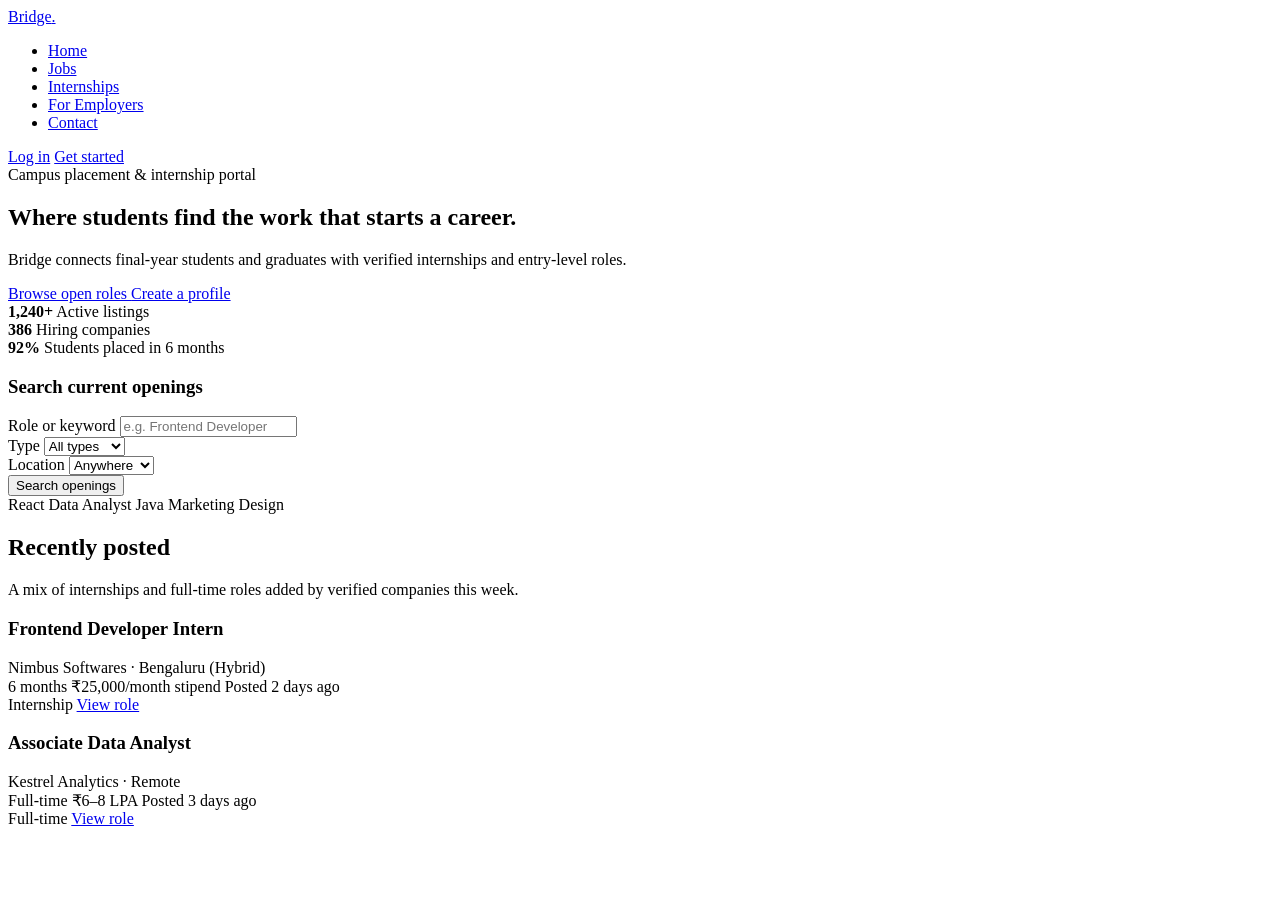
==== index.html @ 3a99acd7 "Add login page and authentication UI" ====
<!DOCTYPE html>
<html lang="en">
<head>
    <meta charset="UTF-8">
    <meta name="viewport" content="width=device-width, initial-scale=1.0">
    <title>Bridge — Jobs, Internships & Campus Placements</title>
    <link rel="stylesheet" href="css/style.css">
</head>

<body>

<header class="topbar">
    <div class="container">
        <a href="index.html" class="logo">Bridge<span>.</span></a>

        <nav>
            <ul class="nav-links">
                <li><a href="index.html" class="active">Home</a></li>
                <li><a href="jobs.html">Jobs</a></li>
                <li><a href="internships.html">Internships</a></li>
                <li><a href="about.html">For Employers</a></li>
                <li><a href="about.html#contact">Contact</a></li>
            </ul>
        </nav>

        <div class="nav-actions">
            <a href="login.html" class="btn btn-outline btn-sm">Log in</a>
            <a href="register.html" class="btn btn-primary btn-sm">
                Get started
            </a>
        </div>
    </div>
</header>

<section class="hero">
    <div class="container">
        <div>
            <div class="eyebrow-line">
                <span class="rule"></span>
                <span>Campus placement &amp; internship portal</span>
            </div>

            <h1>
                Where students find the work that starts a career.
            </h1>

            <p class="lede">
                Bridge connects final-year students and graduates
                with verified internships and entry-level roles.
            </p>

            <a href="jobs.html" class="btn btn-primary">
                Browse open roles
            </a>

            <a href="register.html" class="btn btn-outline">
                Create a profile
            </a>

            <div class="hero-stats">
                <div>
                    <strong>1,240+</strong>
                    <span>Active listings</span>
                </div>

                <div>
                    <strong>386</strong>
                    <span>Hiring companies</span>
                </div>

                <div>
                    <strong>92%</strong>
                    <span>Students placed in 6 months</span>
                </div>
            </div>
        </div>

        <div class="hero-panel">
            <h3>Search current openings</h3>

            <form class="search-form"
                  action="jobs.html"
                  method="get">

                <div class="field">
                    <label for="q">Role or keyword</label>
                    <input type="text"
                           id="q"
                           name="q"
                           placeholder="e.g. Frontend Developer">
                </div>

                <div class="field-row">
                    <div class="field">
                        <label for="type">Type</label>
                        <select id="type" name="type">
                            <option>All types</option>
                            <option>Internship</option>
                            <option>Full-time</option>
                            <option>Part-time</option>
                        </select>
                    </div>

                    <div class="field">
                        <label for="loc">Location</label>
                        <select id="loc" name="loc">
                            <option>Anywhere</option>
                            <option>Remote</option>
                            <option>Delhi NCR</option>
                            <option>Bengaluru</option>
                            <option>Mumbai</option>
                        </select>
                    </div>
                </div>

                <button type="submit"
                        class="btn btn-gold btn-block">
                    Search openings
                </button>
            </form>

            <div class="tags">
                <span class="tag">React</span>
                <span class="tag">Data Analyst</span>
                <span class="tag">Java</span>
                <span class="tag">Marketing</span>
                <span class="tag">Design</span>
            </div>
        </div>
    </div>
</section>

<section class="section">
    <div class="container">
        <div class="section-head">
            <h2>Recently posted</h2>
            <p>
                A mix of internships and full-time roles
                added by verified companies this week.
            </p>
        </div>

        <div class="listing">

            <div class="listing-row">
                <div class="accent"></div>

                <div class="listing-main">
                    <h3>Frontend Developer Intern</h3>
                    <span class="company">
                        Nimbus Softwares · Bengaluru (Hybrid)
                    </span>

                    <div class="listing-meta">
                        <span>6 months</span>
                        <span>₹25,000/month stipend</span>
                        <span>Posted 2 days ago</span>
                    </div>
                </div>

                <div class="listing-cta">
                    <span class="badge">Internship</span>
                    <a href="job-details.html"
                       class="btn btn-outline btn-sm">
                        View role
                    </a>
                </div>
            </div>

            <div class="listing-row">
                <div class="accent"></div>

                <div class="listing-main">
                    <h3>Associate Data Analyst</h3>
                    <span class="company">
                        Kestrel Analytics · Remote
                    </span>

                    <div class="listing-meta">
                        <span>Full-time</span>
                        <span>₹6–8 LPA</span>
                        <span>Posted 3 days ago</span>
                    </div>
                </div>

                <div class="listing-cta">
                    <span class="badge badge-gold">Full-time</span>
                    <a href="job-details.html"
                       class="btn btn-outline btn-sm">
                        View role
                    </a>
                </div>
            </div>

        </div>
    </div>
</section>
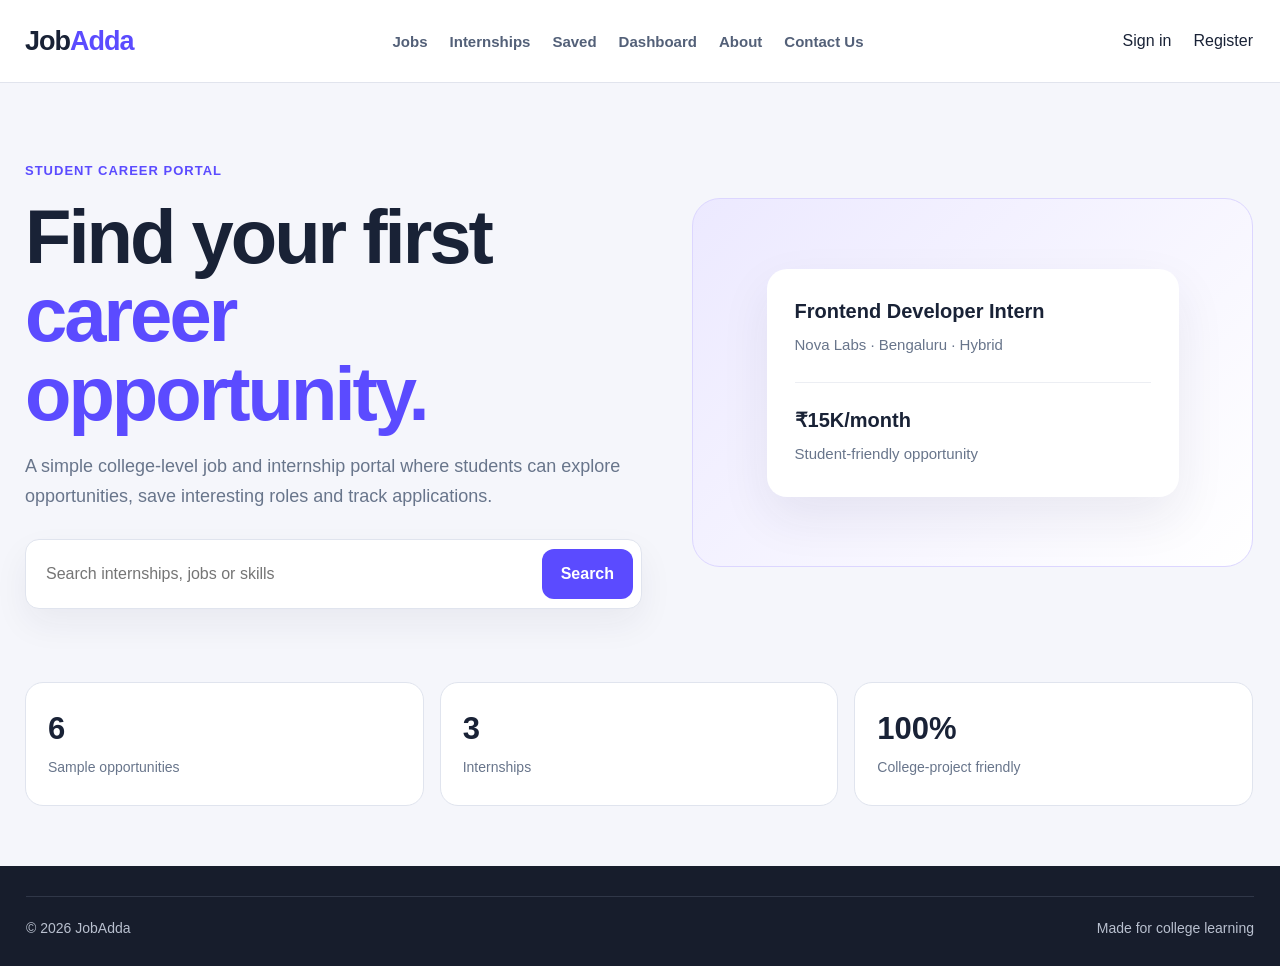
==== commit 251bc263: "Organize homepage files" ====
--- a/index.html
+++ b/index.html
@@ -1,197 +1,434 @@
+
 <!DOCTYPE html>
 <html lang="en">
 <head>
     <meta charset="UTF-8">
     <meta name="viewport" content="width=device-width, initial-scale=1.0">
-    <title>Bridge — Jobs, Internships & Campus Placements</title>
-    <link rel="stylesheet" href="css/style.css">
+    <title>JobAdda - Home</title>
+
+    <style>
+        * {
+            margin: 0;
+            padding: 0;
+            box-sizing: border-box;
+        }
+
+        body {
+            font-family: Arial, Helvetica, sans-serif;
+            background: #f5f6fb;
+            color: #192236;
+        }
+
+        /* Navigation */
+        .navbar {
+            background: white;
+            border-bottom: 1px solid #e1e4ed;
+        }
+
+        .nav-container {
+            max-width: 1228px;
+            min-height: 82px;
+            margin: auto;
+            padding: 15px 0;
+            display: flex;
+            align-items: center;
+            justify-content: space-between;
+            gap: 20px;
+        }
+
+        .logo {
+            color: #192236;
+            font-size: 27px;
+            font-weight: bold;
+            letter-spacing: -1px;
+            text-decoration: none;
+            white-space: nowrap;
+        }
+
+        .logo span {
+            color: #5b4bff;
+        }
+
+        .nav-links,
+        .auth-links {
+            display: flex;
+            align-items: center;
+            gap: 22px;
+        }
+
+        .nav-links a {
+            color: #536078;
+            font-size: 15px;
+            font-weight: bold;
+            text-decoration: none;
+        }
+
+        .auth-links a {
+            color: #192236;
+            text-decoration: none;
+            white-space: nowrap;
+        }
+
+        .nav-links a:hover,
+        .auth-links a:hover {
+            color: #5b4bff;
+        }
+
+        /* Main Content */
+        .main-container {
+            max-width: 1228px;
+            margin: auto;
+            padding: 80px 0 60px;
+        }
+
+        .hero {
+            display: grid;
+            grid-template-columns: 1.1fr 1fr;
+            gap: 50px;
+            align-items: start;
+        }
+
+        .eyebrow {
+            color: #5b4bff;
+            font-size: 13px;
+            font-weight: bold;
+            letter-spacing: 1px;
+            margin-bottom: 20px;
+        }
+
+        .hero h1 {
+            font-size: 76px;
+            line-height: 1.03;
+            letter-spacing: -3px;
+            margin-bottom: 18px;
+        }
+
+        .hero h1 span {
+            display: block;
+            color: #5b4bff;
+        }
+
+        .description {
+            color: #68758b;
+            font-size: 18px;
+            line-height: 1.7;
+            margin-bottom: 27px;
+        }
+
+        /* Search */
+        .search-box {
+            display: flex;
+            align-items: center;
+            gap: 10px;
+            background: white;
+            border: 1px solid #e0e4ee;
+            border-radius: 14px;
+            padding: 8px;
+            min-height: 70px;
+            box-shadow: 0 15px 35px rgba(30, 40, 70, 0.06);
+        }
+
+        .search-box input {
+            flex: 1;
+            min-width: 0;
+            border: none;
+            outline: none;
+            padding: 12px;
+            font-size: 16px;
+        }
+
+        .button {
+            display: inline-block;
+            background: #5b4bff;
+            color: white;
+            border: none;
+            border-radius: 12px;
+            padding: 16px 19px;
+            font-size: 16px;
+            font-weight: bold;
+            text-decoration: none;
+            text-align: center;
+            cursor: pointer;
+        }
+
+        .button:hover {
+            background: #4737e8;
+        }
+
+        /* Featured Opportunity */
+        .hero-visual {
+            min-height: 369px;
+            margin-top: 35px;
+            padding: 40px;
+            border: 1px solid #dcd6ff;
+            border-radius: 28px;
+            background: linear-gradient(135deg, #ece9ff, white);
+            display: flex;
+            align-items: center;
+            justify-content: center;
+        }
+
+        .job-card {
+            width: 100%;
+            max-width: 412px;
+            padding: 31px 28px;
+            background: white;
+            border-radius: 20px;
+            box-shadow: 0 20px 50px rgba(40, 40, 80, 0.08);
+        }
+
+        .job-card h2 {
+            font-size: 20px;
+            margin-bottom: 10px;
+        }
+
+        .job-details,
+        .job-description {
+            color: #68758b;
+            font-size: 15px;
+            line-height: 1.6;
+        }
+
+        .job-card hr {
+            border: none;
+            border-top: 1px solid #eceef3;
+            margin: 25px 0;
+        }
+
+        .job-card h3 {
+            font-size: 20px;
+            margin-bottom: 10px;
+        }
+
+        /* Statistics */
+        .stats {
+            display: grid;
+            grid-template-columns: repeat(3, 1fr);
+            gap: 16px;
+            margin-top: 73px;
+        }
+
+        .stat-card {
+            background: white;
+            border: 1px solid #e0e4ee;
+            border-radius: 18px;
+            padding: 28px 22px;
+            min-height: 124px;
+        }
+
+        .stat-card h2 {
+            font-size: 31px;
+            margin-bottom: 12px;
+        }
+
+        .stat-card p {
+            color: #68758b;
+            font-size: 14px;
+        }
+
+        /* Footer */
+        .footer {
+            background: #171d2c;
+            color: #b9c0cf;
+            padding: 30px 20px;
+        }
+
+        .footer-inner {
+            max-width: 1228px;
+            margin: auto;
+            padding-top: 23px;
+            border-top: 1px solid #303748;
+            display: flex;
+            justify-content: space-between;
+            gap: 15px;
+            font-size: 14px;
+        }
+
+        /* Responsive */
+        @media (max-width: 1300px) {
+            .nav-container,
+            .main-container {
+                margin-left: 25px;
+                margin-right: 25px;
+            }
+        }
+
+        @media (max-width: 1000px) {
+            .nav-container {
+                flex-wrap: wrap;
+            }
+
+            .hero {
+                gap: 25px;
+            }
+
+            .hero h1 {
+                font-size: 55px;
+            }
+
+            .hero-visual {
+                padding: 25px;
+            }
+        }
+
+        @media (max-width: 700px) {
+            .nav-container {
+                flex-direction: column;
+                align-items: flex-start;
+            }
+
+            .nav-links {
+                flex-wrap: wrap;
+                gap: 15px;
+            }
+
+            .auth-links {
+                gap: 15px;
+            }
+
+            .main-container {
+                margin: 0 20px;
+                padding: 40px 0;
+            }
+
+            .hero {
+                grid-template-columns: 1fr;
+            }
+
+            .hero h1 {
+                font-size: 46px;
+                letter-spacing: -2px;
+            }
+
+            .description {
+                font-size: 16px;
+            }
+
+            .hero-visual {
+                min-height: 290px;
+                margin-top: 10px;
+                padding: 20px;
+            }
+
+            .stats {
+                grid-template-columns: 1fr;
+                margin-top: 40px;
+            }
+
+            .footer-inner {
+                flex-wrap: wrap;
+            }
+        }
+    </style>
 </head>
 
 <body>
 
-<header class="topbar">
-    <div class="container">
-        <a href="index.html" class="logo">Bridge<span>.</span></a>
-
-        <nav>
-            <ul class="nav-links">
-                <li><a href="index.html" class="active">Home</a></li>
-                <li><a href="jobs.html">Jobs</a></li>
-                <li><a href="internships.html">Internships</a></li>
-                <li><a href="about.html">For Employers</a></li>
-                <li><a href="about.html#contact">Contact</a></li>
-            </ul>
-        </nav>
-
-        <div class="nav-actions">
-            <a href="login.html" class="btn btn-outline btn-sm">Log in</a>
-            <a href="register.html" class="btn btn-primary btn-sm">
-                Get started
+    <!-- Navigation Bar -->
+    <header class="navbar">
+        <div class="nav-container">
+
+            <a href="index.html" class="logo">
+                Job<span>Adda</span>
             </a>
+
+            <nav class="nav-links">
+                <a href="#jobs">Jobs</a>
+                <a href="#internships">Internships</a>
+                <a href="#saved">Saved</a>
+                <a href="#dashboard">Dashboard</a>
+                <a href="about.html">About</a>
+                <a href="contact.html">Contact Us</a>
+            </nav>
+
+            <div class="auth-links">
+                <a href="#signin">Sign in</a>
+                <a href="#register">Register</a>
+            </div>
+
         </div>
-    </div>
-</header>
-
-<section class="hero">
-    <div class="container">
-        <div>
-            <div class="eyebrow-line">
-                <span class="rule"></span>
-                <span>Campus placement &amp; internship portal</span>
-            </div>
-
-            <h1>
-                Where students find the work that starts a career.
-            </h1>
-
-            <p class="lede">
-                Bridge connects final-year students and graduates
-                with verified internships and entry-level roles.
-            </p>
-
-            <a href="jobs.html" class="btn btn-primary">
-                Browse open roles
-            </a>
-
-            <a href="register.html" class="btn btn-outline">
-                Create a profile
-            </a>
-
-            <div class="hero-stats">
-                <div>
-                    <strong>1,240+</strong>
-                    <span>Active listings</span>
+    </header>
+
+    <!-- Home Section -->
+    <main class="main-container">
+
+        <section class="hero">
+
+            <div class="hero-content">
+                <p class="eyebrow">STUDENT CAREER PORTAL</p>
+
+                <h1>
+                    Find your first
+                    <span>career</span>
+                    <span>opportunity.</span>
+                </h1>
+
+                <p class="description">
+                    A simple college-level job and internship portal where
+                    students can explore opportunities, save interesting
+                    roles and track applications.
+                </p>
+
+                <form class="search-box" action="#jobs" method="get">
+                    <input
+                        type="text"
+                        name="search"
+                        placeholder="Search internships, jobs or skills"
+                        aria-label="Search jobs and internships"
+                    >
+                    <button type="submit" class="button">Search</button>
+                </form>
+            </div>
+
+            <div class="hero-visual" id="internships">
+                <div class="job-card">
+                    <h2>Frontend Developer Intern</h2>
+
+                    <p class="job-details">
+                        Nova Labs · Bengaluru · Hybrid
+                    </p>
+
+                    <hr>
+
+                    <h3>₹15K/month</h3>
+
+                    <p class="job-description">
+                        Student-friendly opportunity
+                    </p>
                 </div>
-
-                <div>
-                    <strong>386</strong>
-                    <span>Hiring companies</span>
-                </div>
-
-                <div>
-                    <strong>92%</strong>
-                    <span>Students placed in 6 months</span>
-                </div>
-            </div>
+            </div>
+
+        </section>
+
+        <!-- Statistics -->
+        <section class="stats" id="jobs">
+
+            <div class="stat-card">
+                <h2>6</h2>
+                <p>Sample opportunities</p>
+            </div>
+
+            <div class="stat-card">
+                <h2>3</h2>
+                <p>Internships</p>
+            </div>
+
+            <div class="stat-card">
+                <h2>100%</h2>
+                <p>College-project friendly</p>
+            </div>
+
+        </section>
+
+    </main>
+
+    <!-- Footer -->
+    <footer class="footer">
+        <div class="footer-inner">
+            <p>© 2026 JobAdda</p>
+            <p>Made for college learning</p>
         </div>
-
-        <div class="hero-panel">
-            <h3>Search current openings</h3>
-
-            <form class="search-form"
-                  action="jobs.html"
-                  method="get">
-
-                <div class="field">
-                    <label for="q">Role or keyword</label>
-                    <input type="text"
-                           id="q"
-                           name="q"
-                           placeholder="e.g. Frontend Developer">
-                </div>
-
-                <div class="field-row">
-                    <div class="field">
-                        <label for="type">Type</label>
-                        <select id="type" name="type">
-                            <option>All types</option>
-                            <option>Internship</option>
-                            <option>Full-time</option>
-                            <option>Part-time</option>
-                        </select>
-                    </div>
-
-                    <div class="field">
-                        <label for="loc">Location</label>
-                        <select id="loc" name="loc">
-                            <option>Anywhere</option>
-                            <option>Remote</option>
-                            <option>Delhi NCR</option>
-                            <option>Bengaluru</option>
-                            <option>Mumbai</option>
-                        </select>
-                    </div>
-                </div>
-
-                <button type="submit"
-                        class="btn btn-gold btn-block">
-                    Search openings
-                </button>
-            </form>
-
-            <div class="tags">
-                <span class="tag">React</span>
-                <span class="tag">Data Analyst</span>
-                <span class="tag">Java</span>
-                <span class="tag">Marketing</span>
-                <span class="tag">Design</span>
-            </div>
-        </div>
-    </div>
-</section>
-
-<section class="section">
-    <div class="container">
-        <div class="section-head">
-            <h2>Recently posted</h2>
-            <p>
-                A mix of internships and full-time roles
-                added by verified companies this week.
-            </p>
-        </div>
-
-        <div class="listing">
-
-            <div class="listing-row">
-                <div class="accent"></div>
-
-                <div class="listing-main">
-                    <h3>Frontend Developer Intern</h3>
-                    <span class="company">
-                        Nimbus Softwares · Bengaluru (Hybrid)
-                    </span>
-
-                    <div class="listing-meta">
-                        <span>6 months</span>
-                        <span>₹25,000/month stipend</span>
-                        <span>Posted 2 days ago</span>
-                    </div>
-                </div>
-
-                <div class="listing-cta">
-                    <span class="badge">Internship</span>
-                    <a href="job-details.html"
-                       class="btn btn-outline btn-sm">
-                        View role
-                    </a>
-                </div>
-            </div>
-
-            <div class="listing-row">
-                <div class="accent"></div>
-
-                <div class="listing-main">
-                    <h3>Associate Data Analyst</h3>
-                    <span class="company">
-                        Kestrel Analytics · Remote
-                    </span>
-
-                    <div class="listing-meta">
-                        <span>Full-time</span>
-                        <span>₹6–8 LPA</span>
-                        <span>Posted 3 days ago</span>
-                    </div>
-                </div>
-
-                <div class="listing-cta">
-                    <span class="badge badge-gold">Full-time</span>
-                    <a href="job-details.html"
-                       class="btn btn-outline btn-sm">
-                        View role
-                    </a>
-                </div>
-            </div>
-
-        </div>
-    </div>
-</section>
+    </footer>
+
+</body>
+</html>
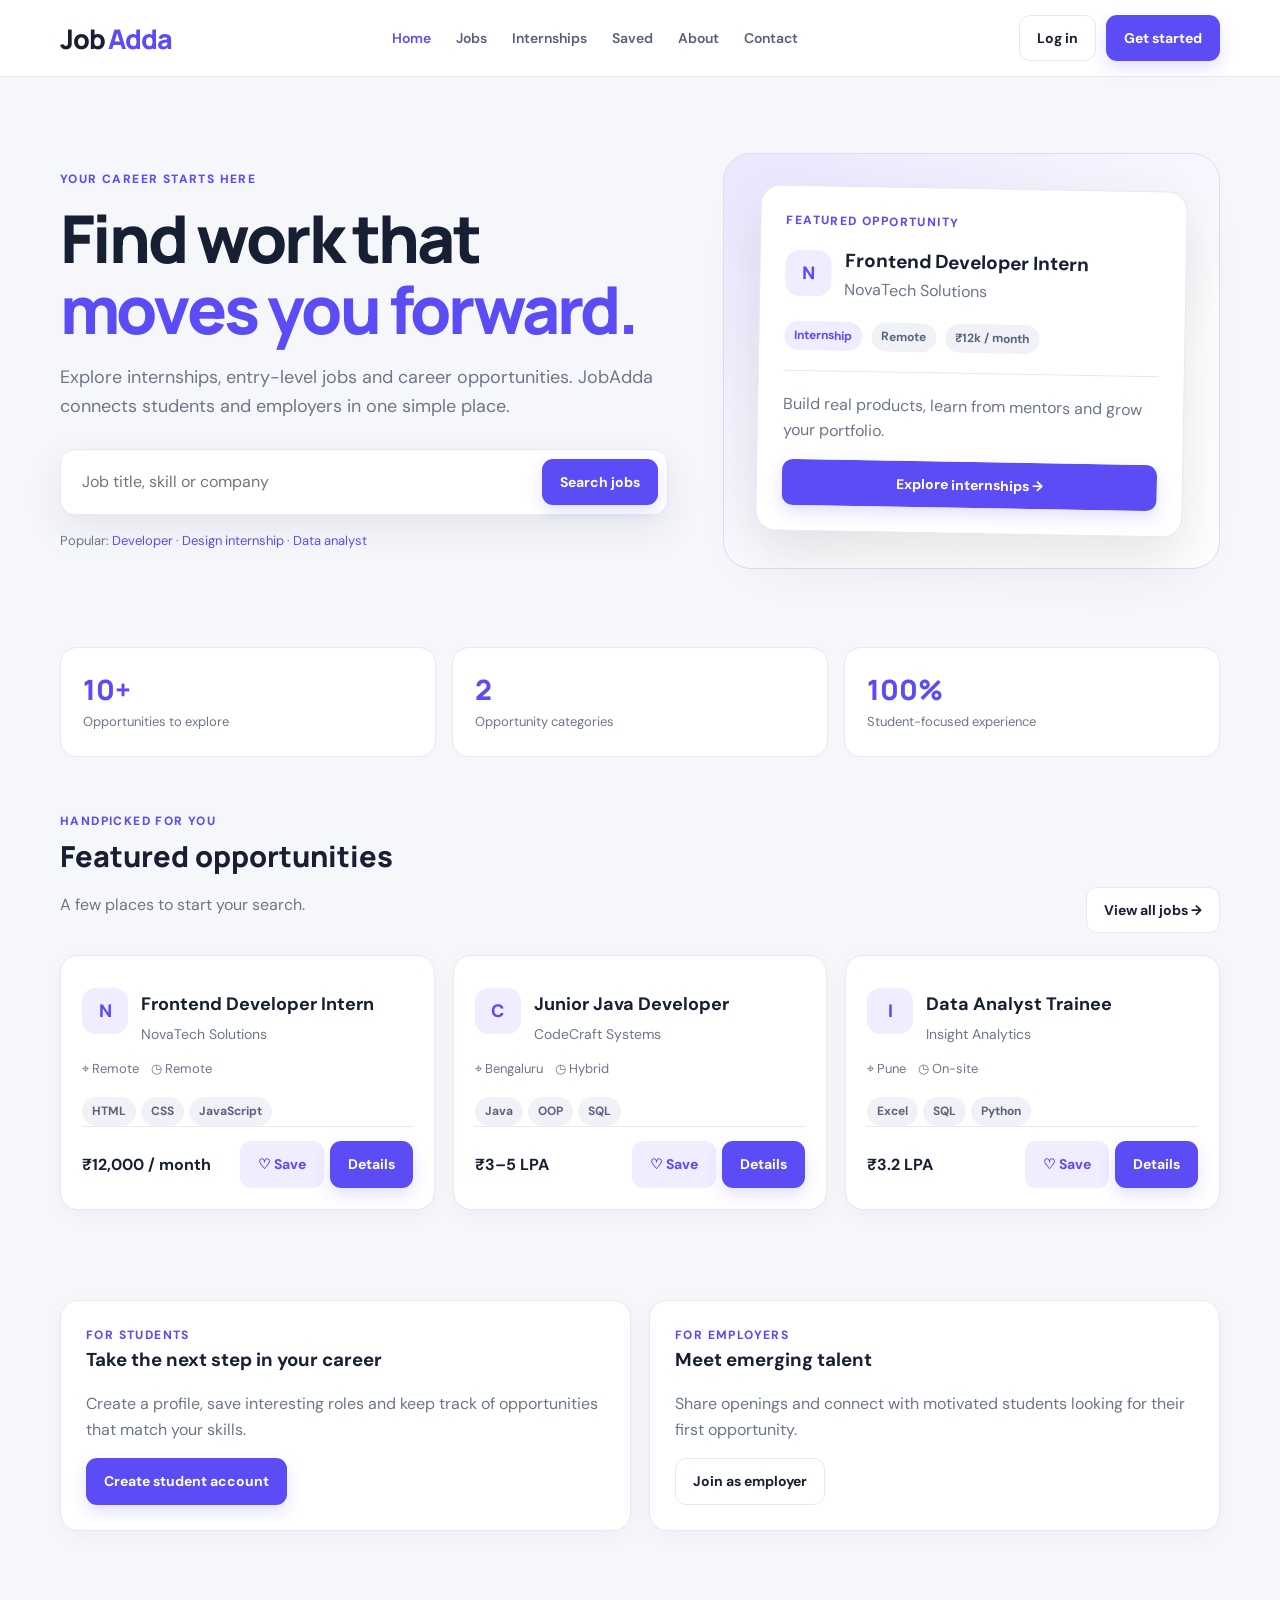
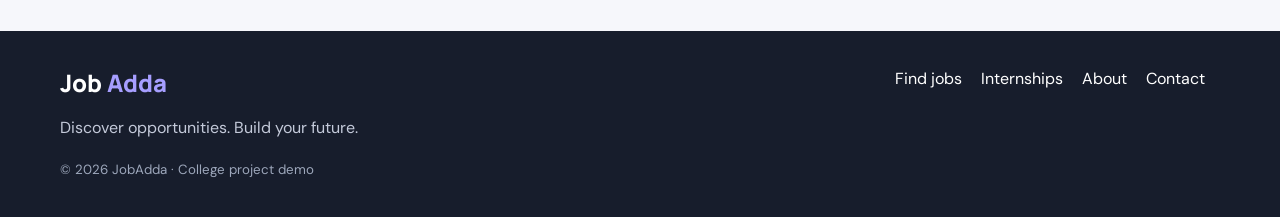
==== commit 30a3ba74: "Update homepage layout" ====
--- a/index.html
+++ b/index.html
@@ -1,434 +1,1157 @@
-
+<!DOCTYPE html>
+<!DOCTYPE html>
+<!DOCTYPE html>
 <!DOCTYPE html>
 <html lang="en">
-<head>
-    <meta charset="UTF-8">
-    <meta name="viewport" content="width=device-width, initial-scale=1.0">
-    <title>JobAdda - Home</title>
-
-    <style>
-        * {
-            margin: 0;
-            padding: 0;
-            box-sizing: border-box;
+ <head>
+  <meta charset="utf-8"/>
+  <meta content="width=device-width, initial-scale=1.0" name="viewport"/>
+  <meta content="JobAdda student placement and opportunity portal" name="description"/>
+  <title>
+   Home | JobAdda
+  </title>
+  <style>
+   /* index.html styles
+   This page has its own stylesheet.
+   Edit this file to change the appearance of index.html.
+*/
+
+@import url('https://fonts.googleapis.com/css2?family=DM+Sans:wght@400;500;600;700;800&family=Manrope:wght@500;600;700;800&display=swap');
+
+:root {
+  --primary: #5b4cf5;
+  --primary-dark: #4638d8;
+  --ink: #172033;
+  --muted: #6b7788;
+  --bg: #f6f7fb;
+  --white: #fff;
+  --line: #e7e9f0;
+  --soft: #efedff;
+  --green: #16845d;
+  --red: #d9485f;
+  --shadow: 0 14px 38px rgba(28,35,62,.08);
+  --radius: 18px;
+}
+
+* {
+  box-sizing: border-box;
+}
+
+html {
+  scroll-behavior: smooth;
+}
+
+body {
+  margin: 0;
+  background: var(--bg);
+  color: var(--ink);
+  font-family: 'DM Sans',Arial,sans-serif;
+  line-height: 1.6;
+}
+
+a {
+  color: inherit;
+  text-decoration: none;
+}
+
+button,input,select,textarea {
+  font: inherit;
+}
+
+button {
+  cursor: pointer;
+}
+
+.container {
+  width: min(1160px,calc(100% - 40px));
+  margin: auto;
+}
+
+.site-header {
+  position: sticky;
+  top: 0;
+  z-index: 50;
+  background: rgba(255,255,255,.96);
+  backdrop-filter: blur(12px);
+  border-bottom: 1px solid var(--line);
+}
+
+.nav {
+  min-height: 76px;
+  display: flex;
+  align-items: center;
+  justify-content: space-between;
+  gap: 24px;
+}
+
+.brand {
+  font: 800 27px 'Manrope',sans-serif;
+  letter-spacing: -1.2px;
+  color: var(--ink);
+  white-space: nowrap;
+}
+
+.brand span {
+  color: var(--primary);
+}
+
+.nav-links {
+  display: flex;
+  align-items: center;
+  gap: 25px;
+  color: #566176;
+  font-weight: 600;
+  font-size: 14px;
+}
+
+.nav-links a:hover,.nav-links a.active {
+  color: var(--primary);
+}
+
+.nav-actions {
+  display: flex;
+  align-items: center;
+  gap: 10px;
+}
+
+.menu-toggle {
+  display: none;
+  border: 1px solid var(--line);
+  background: white;
+  border-radius: 10px;
+  padding: 9px 12px;
+}
+
+.btn {
+  display: inline-flex;
+  align-items: center;
+  justify-content: center;
+  gap: 8px;
+  border: 1px solid transparent;
+  border-radius: 11px;
+  padding: 11px 17px;
+  font-weight: 700;
+  font-size: 14px;
+  transition: .2s;
+}
+
+.btn-primary {
+  background: var(--primary);
+  color: #fff;
+  box-shadow: 0 7px 16px #5b4cf52b;
+}
+
+.btn-primary:hover {
+  background: var(--primary-dark);
+  transform: translateY(-1px);
+}
+
+.btn-outline {
+  background: #fff;
+  border-color: var(--line);
+  color: var(--ink);
+}
+
+.btn-outline:hover {
+  border-color: var(--primary);
+  color: var(--primary);
+}
+
+.btn-soft {
+  background: var(--soft);
+  color: var(--primary);
+}
+
+.btn-danger {
+  background: #fff0f2;
+  color: var(--red);
+}
+
+.btn-block {
+  width: 100%;
+}
+
+.eyebrow {
+  color: var(--primary);
+  font-size: 12px;
+  font-weight: 800;
+  letter-spacing: 1.4px;
+  text-transform: uppercase;
+}
+
+.hero {
+  padding: 76px 0 56px;
+  display: grid;
+  grid-template-columns: 1.1fr .9fr;
+  align-items: center;
+  gap: 55px;
+}
+
+.hero h1 {
+  font: 800 clamp(42px,6vw,66px)/1.08 'Manrope',sans-serif;
+  letter-spacing: -2.8px;
+  margin: 14px 0 18px;
+}
+
+.gradient-text {
+  color: var(--primary);
+}
+
+.lead {
+  font-size: 18px;
+  color: var(--muted);
+  max-width: 610px;
+}
+
+.search-panel {
+  display: flex;
+  gap: 10px;
+  padding: 9px;
+  background: white;
+  border: 1px solid var(--line);
+  border-radius: 15px;
+  box-shadow: var(--shadow);
+  margin-top: 28px;
+  max-width: 680px;
+}
+
+.search-panel input {
+  border: 0;
+  outline: 0;
+  min-width: 0;
+  flex: 1;
+  padding: 10px 12px;
+}
+
+.hero-art {
+  background: linear-gradient(145deg,#eae7ff,#fff 70%);
+  border: 1px solid #dedaff;
+  border-radius: 28px;
+  padding: 34px;
+  min-height: 350px;
+  display: flex;
+  align-items: center;
+}
+
+.feature-card {
+  background: #fff;
+  border: 1px solid var(--line);
+  border-radius: 20px;
+  padding: 25px;
+  width: 100%;
+  box-shadow: 0 22px 55px #3332;
+  transform: rotate(1deg);
+}
+
+.feature-top {
+  display: flex;
+  align-items: center;
+  gap: 13px;
+}
+
+.company-mark {
+  width: 46px;
+  height: 46px;
+  border-radius: 14px;
+  background: var(--soft);
+  color: var(--primary);
+  display: grid;
+  place-items: center;
+  font-weight: 800;
+  font-size: 18px;
+}
+
+.feature-card h3 {
+  margin: 0;
+  font-size: 19px;
+}
+
+.muted {
+  color: var(--muted);
+}
+
+.tag {
+  display: inline-flex;
+  background: #f1f2f8;
+  color: #596579;
+  border-radius: 30px;
+  padding: 5px 10px;
+  font-size: 12px;
+  font-weight: 700;
+  margin: 5px 5px 0 0;
+}
+
+.tag.purple {
+  background: var(--soft);
+  color: var(--primary);
+}
+
+.section {
+  padding: 45px 0;
+}
+
+.section-head {
+  display: flex;
+  justify-content: space-between;
+  align-items: end;
+  gap: 20px;
+  margin-bottom: 22px;
+}
+
+.section-head h2 {
+  font: 800 29px 'Manrope',sans-serif;
+  margin: 5px 0;
+}
+
+.stats {
+  display: grid;
+  grid-template-columns: repeat(3,1fr);
+  gap: 16px;
+  margin: 22px 0 10px;
+}
+
+.stat {
+  background: #fff;
+  border: 1px solid var(--line);
+  border-radius: 16px;
+  padding: 22px;
+}
+
+.stat strong {
+  display: block;
+  font: 800 28px 'Manrope';
+  color: var(--primary);
+}
+
+.stat span {
+  font-size: 13px;
+  color: var(--muted);
+}
+
+.cards {
+  display: grid;
+  grid-template-columns: repeat(3,1fr);
+  gap: 18px;
+}
+
+.job-card,.panel,.auth-card,.info-card {
+  background: #fff;
+  border: 1px solid var(--line);
+  border-radius: var(--radius);
+  box-shadow: 0 5px 20px rgba(25,32,55,.035);
+}
+
+.job-card {
+  padding: 21px;
+  display: flex;
+  flex-direction: column;
+  min-height: 245px;
+}
+
+.job-card h3 {
+  margin: 13px 0 4px;
+  font-size: 18px;
+}
+
+.job-card .company {
+  color: var(--muted);
+  font-size: 14px;
+}
+
+.job-meta {
+  display: flex;
+  flex-wrap: wrap;
+  gap: 12px;
+  color: var(--muted);
+  font-size: 13px;
+  margin: 13px 0;
+}
+
+.job-card .card-bottom {
+  margin-top: auto;
+  display: flex;
+  align-items: center;
+  justify-content: space-between;
+  gap: 8px;
+  padding-top: 14px;
+  border-top: 1px solid var(--line);
+}
+
+.page-heading {
+  padding: 48px 0 25px;
+}
+
+.page-heading h1 {
+  font: 800 39px 'Manrope';
+  margin: 6px 0;
+}
+
+.page-heading p {
+  color: var(--muted);
+  margin: 0;
+}
+
+.filters {
+  display: grid;
+  grid-template-columns: 2fr 1fr 1fr auto;
+  gap: 10px;
+  background: white;
+  border: 1px solid var(--line);
+  padding: 14px;
+  border-radius: 15px;
+  margin: 15px 0 24px;
+}
+
+.control {
+  width: 100%;
+  border: 1px solid #dfe2eb;
+  background: #fff;
+  border-radius: 10px;
+  padding: 12px 13px;
+  outline: none;
+}
+
+.control:focus {
+  border-color: var(--primary);
+  box-shadow: 0 0 0 3px #5b4cf51a;
+}
+
+.auth-wrap {
+  min-height: calc(100vh - 150px);
+  display: grid;
+  place-items: center;
+  padding: 45px 16px;
+}
+
+.auth-card {
+  width: min(100%,510px);
+  padding: 35px;
+}
+
+.auth-card h1 {
+  text-align: center;
+  font: 800 31px 'Manrope';
+  margin: 0 0 7px;
+}
+
+.auth-sub {
+  text-align: center;
+  color: var(--muted);
+  margin: 0 0 27px;
+}
+
+.field {
+  margin: 0 0 17px;
+}
+
+.field label {
+  display: block;
+  font-weight: 700;
+  font-size: 13px;
+  margin-bottom: 7px;
+}
+
+.field input,.field select,.field textarea {
+  width: 100%;
+  padding: 12px 13px;
+  border: 1px solid #dfe2eb;
+  border-radius: 10px;
+  outline: 0;
+  background: white;
+}
+
+.field input:focus,.field select:focus,.field textarea:focus {
+  border-color: var(--primary);
+  box-shadow: 0 0 0 3px #5b4cf51a;
+}
+
+.role-row {
+  display: flex;
+  gap: 22px;
+  padding: 13px;
+  background: #f8f8fc;
+  border-radius: 11px;
+  margin-bottom: 20px;
+}
+
+.role-row label {
+  display: flex;
+  gap: 8px;
+  align-items: center;
+  font-weight: 600;
+}
+
+.role-row input {
+  accent-color: var(--primary);
+}
+
+.form-row {
+  display: grid;
+  grid-template-columns: 1fr 1fr;
+  gap: 13px;
+}
+
+.auth-foot {
+  text-align: center;
+  margin: 20px 0 0;
+  color: var(--muted);
+  font-size: 14px;
+}
+
+.auth-foot a {
+  color: var(--primary);
+  font-weight: 700;
+}
+
+.notice {
+  padding: 11px 13px;
+  border-radius: 10px;
+  font-size: 13px;
+  margin: 13px 0;
+  display: none;
+}
+
+.notice.show {
+  display: block;
+}
+
+.notice.error {
+  background: #fff0f2;
+  color: #b4233d;
+}
+
+.notice.success {
+  background: #eaf8f1;
+  color: #16734f;
+}
+
+.inline-between {
+  display: flex;
+  justify-content: space-between;
+  align-items: center;
+  gap: 12px;
+  font-size: 13px;
+  margin: 4px 0 18px;
+}
+
+.inline-between a {
+  color: var(--primary);
+  font-weight: 700;
+}
+
+.detail-layout {
+  display: grid;
+  grid-template-columns: 1fr 320px;
+  gap: 22px;
+  padding: 25px 0 60px;
+}
+
+.panel {
+  padding: 25px;
+}
+
+.panel h2 {
+  margin: 0 0 12px;
+  font: 800 21px 'Manrope';
+}
+
+.detail-title {
+  display: flex;
+  align-items: center;
+  gap: 15px;
+}
+
+.detail-title h1 {
+  font: 800 30px 'Manrope';
+  margin: 0;
+}
+
+.description-text {
+  color: #536078;
+  white-space: pre-line;
+}
+
+.empty-state {
+  text-align: center;
+  padding: 55px 20px;
+  background: white;
+  border: 1px dashed #cfd2df;
+  border-radius: 18px;
+}
+
+.empty-state .empty-icon {
+  font-size: 38px;
+}
+
+.empty-state h3 {
+  margin: 10px 0 4px;
+}
+
+.dashboard-grid {
+  display: grid;
+  grid-template-columns: repeat(3,1fr);
+  gap: 16px;
+}
+
+.dashboard-tile {
+  padding: 22px;
+  background: white;
+  border: 1px solid var(--line);
+  border-radius: 16px;
+}
+
+.dashboard-tile strong {
+  font: 800 28px 'Manrope';
+  display: block;
+  color: var(--primary);
+}
+
+.admin-layout {
+  display: grid;
+  grid-template-columns: 360px 1fr;
+  gap: 20px;
+  align-items: start;
+}
+
+.admin-list {
+  display: grid;
+  gap: 12px;
+}
+
+.admin-item {
+  background: #fff;
+  border: 1px solid var(--line);
+  border-radius: 14px;
+  padding: 16px;
+}
+
+.admin-item h3 {
+  margin: 0 0 4px;
+}
+
+.admin-actions {
+  display: flex;
+  gap: 8px;
+  margin-top: 12px;
+}
+
+.footer {
+  margin-top: 55px;
+  background: #171d2c;
+  color: #c4cada;
+  padding: 35px 0;
+}
+
+.footer-grid {
+  display: flex;
+  justify-content: space-between;
+  gap: 25px;
+  flex-wrap: wrap;
+}
+
+.footer a {
+  color: #fff;
+  margin-right: 15px;
+}
+
+.footer-brand {
+  font: 800 24px 'Manrope';
+  color: #fff;
+}
+
+.footer-brand span {
+  color: #a69eff;
+}
+
+.footer small {
+  color: #9da7bb;
+}
+
+.two-col {
+  display: grid;
+  grid-template-columns: repeat(2,1fr);
+  gap: 18px;
+}
+
+.info-card {
+  padding: 25px;
+}
+
+.info-card h3 {
+  margin: 0 0 8px;
+}
+
+.toast {
+  position: fixed;
+  right: 20px;
+  bottom: 20px;
+  background: #172033;
+  color: white;
+  padding: 13px 18px;
+  border-radius: 12px;
+  box-shadow: var(--shadow);
+  z-index: 100;
+  display: none;
+}
+
+.toast.show {
+  display: block;
+}
+
+@media (max-width:900px) {
+  .nav-links {
+    gap: 13px;
+  }
+  .hero {
+    gap: 25px;
+  }
+  .cards {
+    grid-template-columns: repeat(2,1fr);
+  }
+  .admin-layout {
+    grid-template-columns: 1fr;
+  }
+  .detail-layout {
+    grid-template-columns: 1fr 280px;
+  }
+}
+
+@media (max-width:700px) {
+  .nav {
+    flex-wrap: wrap;
+    padding: 13px 0;
+  }
+  .menu-toggle {
+    display: block;
+  }
+  .nav-links {
+    display: none;
+    order: 3;
+    width: 100%;
+    flex-direction: column;
+    align-items: flex-start;
+    padding: 12px 0;
+  }
+  .nav-links.open {
+    display: flex;
+  }
+  .nav-actions .btn-outline {
+    display: none;
+  }
+  .hero {
+    grid-template-columns: 1fr;
+    padding: 48px 0 30px;
+  }
+  .hero-art {
+    min-height: 260px;
+    padding: 20px;
+  }
+  .hero h1 {
+    font-size: 46px;
+  }
+  .stats,.cards,.dashboard-grid,.two-col {
+    grid-template-columns: 1fr;
+  }
+  .filters {
+    grid-template-columns: 1fr;
+  }
+  .detail-layout {
+    grid-template-columns: 1fr;
+  }
+  .form-row {
+    grid-template-columns: 1fr;
+  }
+  .auth-card {
+    padding: 26px 20px;
+  }
+  .section-head {
+    align-items: start;
+    flex-direction: column;
+  }
+  .page-heading h1 {
+    font-size: 32px;
+  }
+}
+  </style>
+ </head>
+ <body>
+  <header class="site-header">
+   <div class="container nav">
+    <a class="brand" href="index.html">
+     Job
+     <span>
+      Adda
+     </span>
+    </a>
+    <button aria-label="Open navigation" class="menu-toggle" id="menuToggle">
+     ☰
+    </button>
+    <nav class="nav-links" id="navLinks">
+     <a href="index.html">
+      Home
+     </a>
+     <a href="jobs.html">
+      Jobs
+     </a>
+     <a href="internships.html">
+      Internships
+     </a>
+     <a href="saved.html">
+      Saved
+     </a>
+     <a href="about.html">
+      About
+     </a>
+     <a href="contact.html">
+      Contact
+     </a>
+    </nav>
+    <div class="nav-actions">
+     <a class="btn btn-outline" href="login.html" id="navLogin">
+      Log in
+     </a>
+     <a class="btn btn-primary" href="register.html" id="navRegister">
+      Get started
+     </a>
+    </div>
+   </div>
+  </header>
+  <main>
+   <section class="container hero">
+    <div>
+     <div class="eyebrow">
+      YOUR CAREER STARTS HERE
+     </div>
+     <h1>
+      Find work that
+      <br/>
+      <span class="gradient-text">
+       moves you forward.
+      </span>
+     </h1>
+     <p class="lead">
+      Explore internships, entry-level jobs and career opportunities. JobAdda connects students and employers in one simple place.
+     </p>
+     <form action="jobs.html" class="search-panel">
+      <input aria-label="Search opportunities" name="q" placeholder="Job title, skill or company"/>
+      <button class="btn btn-primary">
+       Search jobs
+      </button>
+     </form>
+     <div style="margin-top:16px;color:var(--muted);font-size:13px">
+      Popular:
+      <a href="jobs.html?q=developer" style="color:var(--primary)">
+       Developer
+      </a>
+      &middot;
+      <a href="internships.html?q=design" style="color:var(--primary)">
+       Design internship
+      </a>
+      &middot;
+      <a href="jobs.html?q=data" style="color:var(--primary)">
+       Data analyst
+      </a>
+     </div>
+    </div>
+    <div class="hero-art">
+     <article class="feature-card">
+      <div class="eyebrow">
+       FEATURED OPPORTUNITY
+      </div>
+      <div class="feature-top" style="margin:15px 0">
+       <div class="company-mark">
+        N
+       </div>
+       <div>
+        <h3>
+         Frontend Developer Intern
+        </h3>
+        <div class="muted">
+         NovaTech Solutions
+        </div>
+       </div>
+      </div>
+      <span class="tag purple">
+       Internship
+      </span>
+      <span class="tag">
+       Remote
+      </span>
+      <span class="tag">
+       ₹12k / month
+      </span>
+      <hr style="border:0;border-top:1px solid var(--line);margin:20px 0"/>
+      <p class="muted">
+       Build real products, learn from mentors and grow your portfolio.
+      </p>
+      <a class="btn btn-primary btn-block" href="internships.html">
+       Explore internships &rarr;
+      </a>
+     </article>
+    </div>
+   </section>
+   <section class="container">
+    <div class="stats">
+     <div class="stat">
+      <strong id="statJobs">
+       12+
+      </strong>
+      <span>
+       Opportunities to explore
+      </span>
+     </div>
+     <div class="stat">
+      <strong>
+       2
+      </strong>
+      <span>
+       Opportunity categories
+      </span>
+     </div>
+     <div class="stat">
+      <strong>
+       100%
+      </strong>
+      <span>
+       Student-focused experience
+      </span>
+     </div>
+    </div>
+   </section>
+   <section class="container section">
+    <div class="section-head">
+     <div>
+      <div class="eyebrow">
+       HANDPICKED FOR YOU
+      </div>
+      <h2>
+       Featured opportunities
+      </h2>
+      <p class="muted">
+       A few places to start your search.
+      </p>
+     </div>
+     <a class="btn btn-outline" href="jobs.html">
+      View all jobs &rarr;
+     </a>
+    </div>
+    <div class="cards" id="homeFeatured">
+    </div>
+   </section>
+   <section class="container section">
+    <div class="two-col">
+     <div class="info-card">
+      <div class="eyebrow">
+       FOR STUDENTS
+      </div>
+      <h3>
+       Take the next step in your career
+      </h3>
+      <p class="muted">
+       Create a profile, save interesting roles and keep track of opportunities that match your skills.
+      </p>
+      <a class="btn btn-primary" href="register.html">
+       Create student account
+      </a>
+     </div>
+     <div class="info-card">
+      <div class="eyebrow">
+       FOR EMPLOYERS
+      </div>
+      <h3>
+       Meet emerging talent
+      </h3>
+      <p class="muted">
+       Share openings and connect with motivated students looking for their first opportunity.
+      </p>
+      <a class="btn btn-outline" href="register.html">
+       Join as employer
+      </a>
+     </div>
+    </div>
+   </section>
+  </main>
+  <footer class="footer">
+   <div class="container footer-grid">
+    <div>
+     <div class="footer-brand">
+      Job
+      <span>
+       Adda
+      </span>
+     </div>
+     <p>
+      Discover opportunities. Build your future.
+     </p>
+     <small>
+      &copy; 2026 JobAdda &middot; College project demo
+     </small>
+    </div>
+    <div>
+     <a href="jobs.html">
+      Find jobs
+     </a>
+     <a href="internships.html">
+      Internships
+     </a>
+     <a href="about.html">
+      About
+     </a>
+     <a href="contact.html">
+      Contact
+     </a>
+    </div>
+   </div>
+  </footer>
+  <div class="toast" id="toast">
+  </div>
+  <script>
+    let starterItems = [];
+
+    const dataReady = fetch('data.json')
+        .then(response => {
+            if (!response.ok) {
+                throw new Error('Could not load data.json');
+            }
+            return response.json();
+        })
+        .then(data => {
+            starterItems = data;
+        })
+        .catch(error => {
+            console.error(error);
+            alert('Could not load data.json. Please run this project with VS Code Live Server.');
+        });
+
+    function getItems() {
+        try {
+            const stored = localStorage.getItem('jobaddaItems');
+            return stored ? JSON.parse(stored) : starterItems;
+        } catch (error) {
+            return starterItems;
         }
-
-        body {
-            font-family: Arial, Helvetica, sans-serif;
-            background: #f5f6fb;
-            color: #192236;
+    }
+
+    function getCurrentUser() {
+        return JSON.parse(localStorage.getItem('jobaddaCurrentUser') || 'null');
+    }
+
+    function getSaved() {
+        try {
+            return JSON.parse(localStorage.getItem('jobaddaSaved') || '[]');
+        } catch (error) {
+            return [];
         }
-
-        /* Navigation */
-        .navbar {
-            background: white;
-            border-bottom: 1px solid #e1e4ed;
+    }
+
+    function saveSaved(ids) {
+        localStorage.setItem('jobaddaSaved', JSON.stringify(ids));
+    }
+
+    function escapeHtml(value) {
+        return String(value ?? '').replace(/[&<>"']/g, char => ({
+            '&': '&amp;',
+            '<': '&lt;',
+            '>': '&gt;',
+            '"': '&quot;',
+            "'": '&#39;'
+        }[char]));
+    }
+
+    function showToast(message) {
+        const toast = document.getElementById('toast');
+        toast.textContent = message;
+        toast.classList.add('show');
+        setTimeout(() => toast.classList.remove('show'), 2400);
+    }
+
+    function setupNav() {
+        document.getElementById('menuToggle').addEventListener('click', () => {
+            document.getElementById('navLinks').classList.toggle('open');
+        });
+
+        if (getCurrentUser()) {
+            const loginLink = document.getElementById('navLogin');
+            const registerLink = document.getElementById('navRegister');
+
+            loginLink.textContent = 'Dashboard';
+            loginLink.href = 'dashboard.html';
+
+            registerLink.textContent = 'Log out';
+            registerLink.href = '#';
+            registerLink.addEventListener('click', event => {
+                event.preventDefault();
+                localStorage.removeItem('jobaddaCurrentUser');
+                location.href = 'index.html';
+            });
         }
 
-        .nav-container {
-            max-width: 1228px;
-            min-height: 82px;
-            margin: auto;
-            padding: 15px 0;
-            display: flex;
-            align-items: center;
-            justify-content: space-between;
-            gap: 20px;
+        const currentPage = location.pathname.split('/').pop();
+        document.querySelectorAll('.nav-links a').forEach(link => {
+            if (link.getAttribute('href') === currentPage) {
+                link.classList.add('active');
+            }
+        });
+    }
+
+    function createCard(item) {
+        const isSaved = getSaved().includes(Number(item.id));
+        const firstLetter = (item.company || 'J').charAt(0).toUpperCase();
+        const skillTags = (item.skills || [])
+            .slice(0, 3)
+            .map(skill => `<span class="tag">${escapeHtml(skill)}</span>`)
+            .join('');
+
+        return `
+            <article class="job-card">
+                <div class="feature-top">
+                    <div class="company-mark">${escapeHtml(firstLetter)}</div>
+                    <div>
+                        <h3>${escapeHtml(item.title)}</h3>
+                        <div class="company">${escapeHtml(item.company)}</div>
+                    </div>
+                </div>
+                <div class="job-meta"><span>⌖ ${escapeHtml(item.location)}</span><span>◷ ${escapeHtml(item.mode)}</span></div>
+                <div>${skillTags}</div>
+                <div class="card-bottom">
+                    <strong>${escapeHtml(item.salary || 'Pay not listed')}</strong>
+                    <div style="display:flex;gap:6px">
+                        <button class="btn btn-soft" data-save="${item.id}">${isSaved ? 'Saved ✓' : '♡ Save'}</button>
+                        <a class="btn btn-primary" href="job-details.html?id=${encodeURIComponent(item.id)}">Details</a>
+                    </div>
+                </div>
+            </article>`;
+    }
+
+    document.addEventListener('click', event => {
+        const saveButton = event.target.closest('[data-save]');
+        if (!saveButton) {
+            return;
         }
 
-        .logo {
-            color: #192236;
-            font-size: 27px;
-            font-weight: bold;
-            letter-spacing: -1px;
-            text-decoration: none;
-            white-space: nowrap;
+        const id = Number(saveButton.dataset.save);
+        const savedIds = getSaved();
+
+        if (savedIds.includes(id)) {
+            saveSaved(savedIds.filter(savedId => savedId !== id));
+            saveButton.textContent = '♡ Save';
+            showToast('Removed from saved opportunities');
+        } else {
+            savedIds.push(id);
+            saveSaved(savedIds);
+            saveButton.textContent = 'Saved ✓';
+            showToast('Opportunity saved');
         }
-
-        .logo span {
-            color: #5b4bff;
-        }
-
-        .nav-links,
-        .auth-links {
-            display: flex;
-            align-items: center;
-            gap: 22px;
-        }
-
-        .nav-links a {
-            color: #536078;
-            font-size: 15px;
-            font-weight: bold;
-            text-decoration: none;
-        }
-
-        .auth-links a {
-            color: #192236;
-            text-decoration: none;
-            white-space: nowrap;
-        }
-
-        .nav-links a:hover,
-        .auth-links a:hover {
-            color: #5b4bff;
-        }
-
-        /* Main Content */
-        .main-container {
-            max-width: 1228px;
-            margin: auto;
-            padding: 80px 0 60px;
-        }
-
-        .hero {
-            display: grid;
-            grid-template-columns: 1.1fr 1fr;
-            gap: 50px;
-            align-items: start;
-        }
-
-        .eyebrow {
-            color: #5b4bff;
-            font-size: 13px;
-            font-weight: bold;
-            letter-spacing: 1px;
-            margin-bottom: 20px;
-        }
-
-        .hero h1 {
-            font-size: 76px;
-            line-height: 1.03;
-            letter-spacing: -3px;
-            margin-bottom: 18px;
-        }
-
-        .hero h1 span {
-            display: block;
-            color: #5b4bff;
-        }
-
-        .description {
-            color: #68758b;
-            font-size: 18px;
-            line-height: 1.7;
-            margin-bottom: 27px;
-        }
-
-        /* Search */
-        .search-box {
-            display: flex;
-            align-items: center;
-            gap: 10px;
-            background: white;
-            border: 1px solid #e0e4ee;
-            border-radius: 14px;
-            padding: 8px;
-            min-height: 70px;
-            box-shadow: 0 15px 35px rgba(30, 40, 70, 0.06);
-        }
-
-        .search-box input {
-            flex: 1;
-            min-width: 0;
-            border: none;
-            outline: none;
-            padding: 12px;
-            font-size: 16px;
-        }
-
-        .button {
-            display: inline-block;
-            background: #5b4bff;
-            color: white;
-            border: none;
-            border-radius: 12px;
-            padding: 16px 19px;
-            font-size: 16px;
-            font-weight: bold;
-            text-decoration: none;
-            text-align: center;
-            cursor: pointer;
-        }
-
-        .button:hover {
-            background: #4737e8;
-        }
-
-        /* Featured Opportunity */
-        .hero-visual {
-            min-height: 369px;
-            margin-top: 35px;
-            padding: 40px;
-            border: 1px solid #dcd6ff;
-            border-radius: 28px;
-            background: linear-gradient(135deg, #ece9ff, white);
-            display: flex;
-            align-items: center;
-            justify-content: center;
-        }
-
-        .job-card {
-            width: 100%;
-            max-width: 412px;
-            padding: 31px 28px;
-            background: white;
-            border-radius: 20px;
-            box-shadow: 0 20px 50px rgba(40, 40, 80, 0.08);
-        }
-
-        .job-card h2 {
-            font-size: 20px;
-            margin-bottom: 10px;
-        }
-
-        .job-details,
-        .job-description {
-            color: #68758b;
-            font-size: 15px;
-            line-height: 1.6;
-        }
-
-        .job-card hr {
-            border: none;
-            border-top: 1px solid #eceef3;
-            margin: 25px 0;
-        }
-
-        .job-card h3 {
-            font-size: 20px;
-            margin-bottom: 10px;
-        }
-
-        /* Statistics */
-        .stats {
-            display: grid;
-            grid-template-columns: repeat(3, 1fr);
-            gap: 16px;
-            margin-top: 73px;
-        }
-
-        .stat-card {
-            background: white;
-            border: 1px solid #e0e4ee;
-            border-radius: 18px;
-            padding: 28px 22px;
-            min-height: 124px;
-        }
-
-        .stat-card h2 {
-            font-size: 31px;
-            margin-bottom: 12px;
-        }
-
-        .stat-card p {
-            color: #68758b;
-            font-size: 14px;
-        }
-
-        /* Footer */
-        .footer {
-            background: #171d2c;
-            color: #b9c0cf;
-            padding: 30px 20px;
-        }
-
-        .footer-inner {
-            max-width: 1228px;
-            margin: auto;
-            padding-top: 23px;
-            border-top: 1px solid #303748;
-            display: flex;
-            justify-content: space-between;
-            gap: 15px;
-            font-size: 14px;
-        }
-
-        /* Responsive */
-        @media (max-width: 1300px) {
-            .nav-container,
-            .main-container {
-                margin-left: 25px;
-                margin-right: 25px;
-            }
-        }
-
-        @media (max-width: 1000px) {
-            .nav-container {
-                flex-wrap: wrap;
-            }
-
-            .hero {
-                gap: 25px;
-            }
-
-            .hero h1 {
-                font-size: 55px;
-            }
-
-            .hero-visual {
-                padding: 25px;
-            }
-        }
-
-        @media (max-width: 700px) {
-            .nav-container {
-                flex-direction: column;
-                align-items: flex-start;
-            }
-
-            .nav-links {
-                flex-wrap: wrap;
-                gap: 15px;
-            }
-
-            .auth-links {
-                gap: 15px;
-            }
-
-            .main-container {
-                margin: 0 20px;
-                padding: 40px 0;
-            }
-
-            .hero {
-                grid-template-columns: 1fr;
-            }
-
-            .hero h1 {
-                font-size: 46px;
-                letter-spacing: -2px;
-            }
-
-            .description {
-                font-size: 16px;
-            }
-
-            .hero-visual {
-                min-height: 290px;
-                margin-top: 10px;
-                padding: 20px;
-            }
-
-            .stats {
-                grid-template-columns: 1fr;
-                margin-top: 40px;
-            }
-
-            .footer-inner {
-                flex-wrap: wrap;
-            }
-        }
-    </style>
-</head>
-
-<body>
-
-    <!-- Navigation Bar -->
-    <header class="navbar">
-        <div class="nav-container">
-
-            <a href="index.html" class="logo">
-                Job<span>Adda</span>
-            </a>
-
-            <nav class="nav-links">
-                <a href="#jobs">Jobs</a>
-                <a href="#internships">Internships</a>
-                <a href="#saved">Saved</a>
-                <a href="#dashboard">Dashboard</a>
-                <a href="about.html">About</a>
-                <a href="contact.html">Contact Us</a>
-            </nav>
-
-            <div class="auth-links">
-                <a href="#signin">Sign in</a>
-                <a href="#register">Register</a>
-            </div>
-
-        </div>
-    </header>
-
-    <!-- Home Section -->
-    <main class="main-container">
-
-        <section class="hero">
-
-            <div class="hero-content">
-                <p class="eyebrow">STUDENT CAREER PORTAL</p>
-
-                <h1>
-                    Find your first
-                    <span>career</span>
-                    <span>opportunity.</span>
-                </h1>
-
-                <p class="description">
-                    A simple college-level job and internship portal where
-                    students can explore opportunities, save interesting
-                    roles and track applications.
-                </p>
-
-                <form class="search-box" action="#jobs" method="get">
-                    <input
-                        type="text"
-                        name="search"
-                        placeholder="Search internships, jobs or skills"
-                        aria-label="Search jobs and internships"
-                    >
-                    <button type="submit" class="button">Search</button>
-                </form>
-            </div>
-
-            <div class="hero-visual" id="internships">
-                <div class="job-card">
-                    <h2>Frontend Developer Intern</h2>
-
-                    <p class="job-details">
-                        Nova Labs · Bengaluru · Hybrid
-                    </p>
-
-                    <hr>
-
-                    <h3>₹15K/month</h3>
-
-                    <p class="job-description">
-                        Student-friendly opportunity
-                    </p>
-                </div>
-            </div>
-
-        </section>
-
-        <!-- Statistics -->
-        <section class="stats" id="jobs">
-
-            <div class="stat-card">
-                <h2>6</h2>
-                <p>Sample opportunities</p>
-            </div>
-
-            <div class="stat-card">
-                <h2>3</h2>
-                <p>Internships</p>
-            </div>
-
-            <div class="stat-card">
-                <h2>100%</h2>
-                <p>College-project friendly</p>
-            </div>
-
-        </section>
-
-    </main>
-
-    <!-- Footer -->
-    <footer class="footer">
-        <div class="footer-inner">
-            <p>© 2026 JobAdda</p>
-            <p>Made for college learning</p>
-        </div>
-    </footer>
-
-</body>
+    });
+
+    document.addEventListener('DOMContentLoaded', async () => {
+        setupNav();
+        await dataReady;
+
+        const items = getItems();
+        document.getElementById('homeFeatured').innerHTML = items.slice(0, 3).map(createCard).join('');
+        document.getElementById('statJobs').textContent = items.length + '+';
+    });
+  </script>
+ </body>
 </html>
